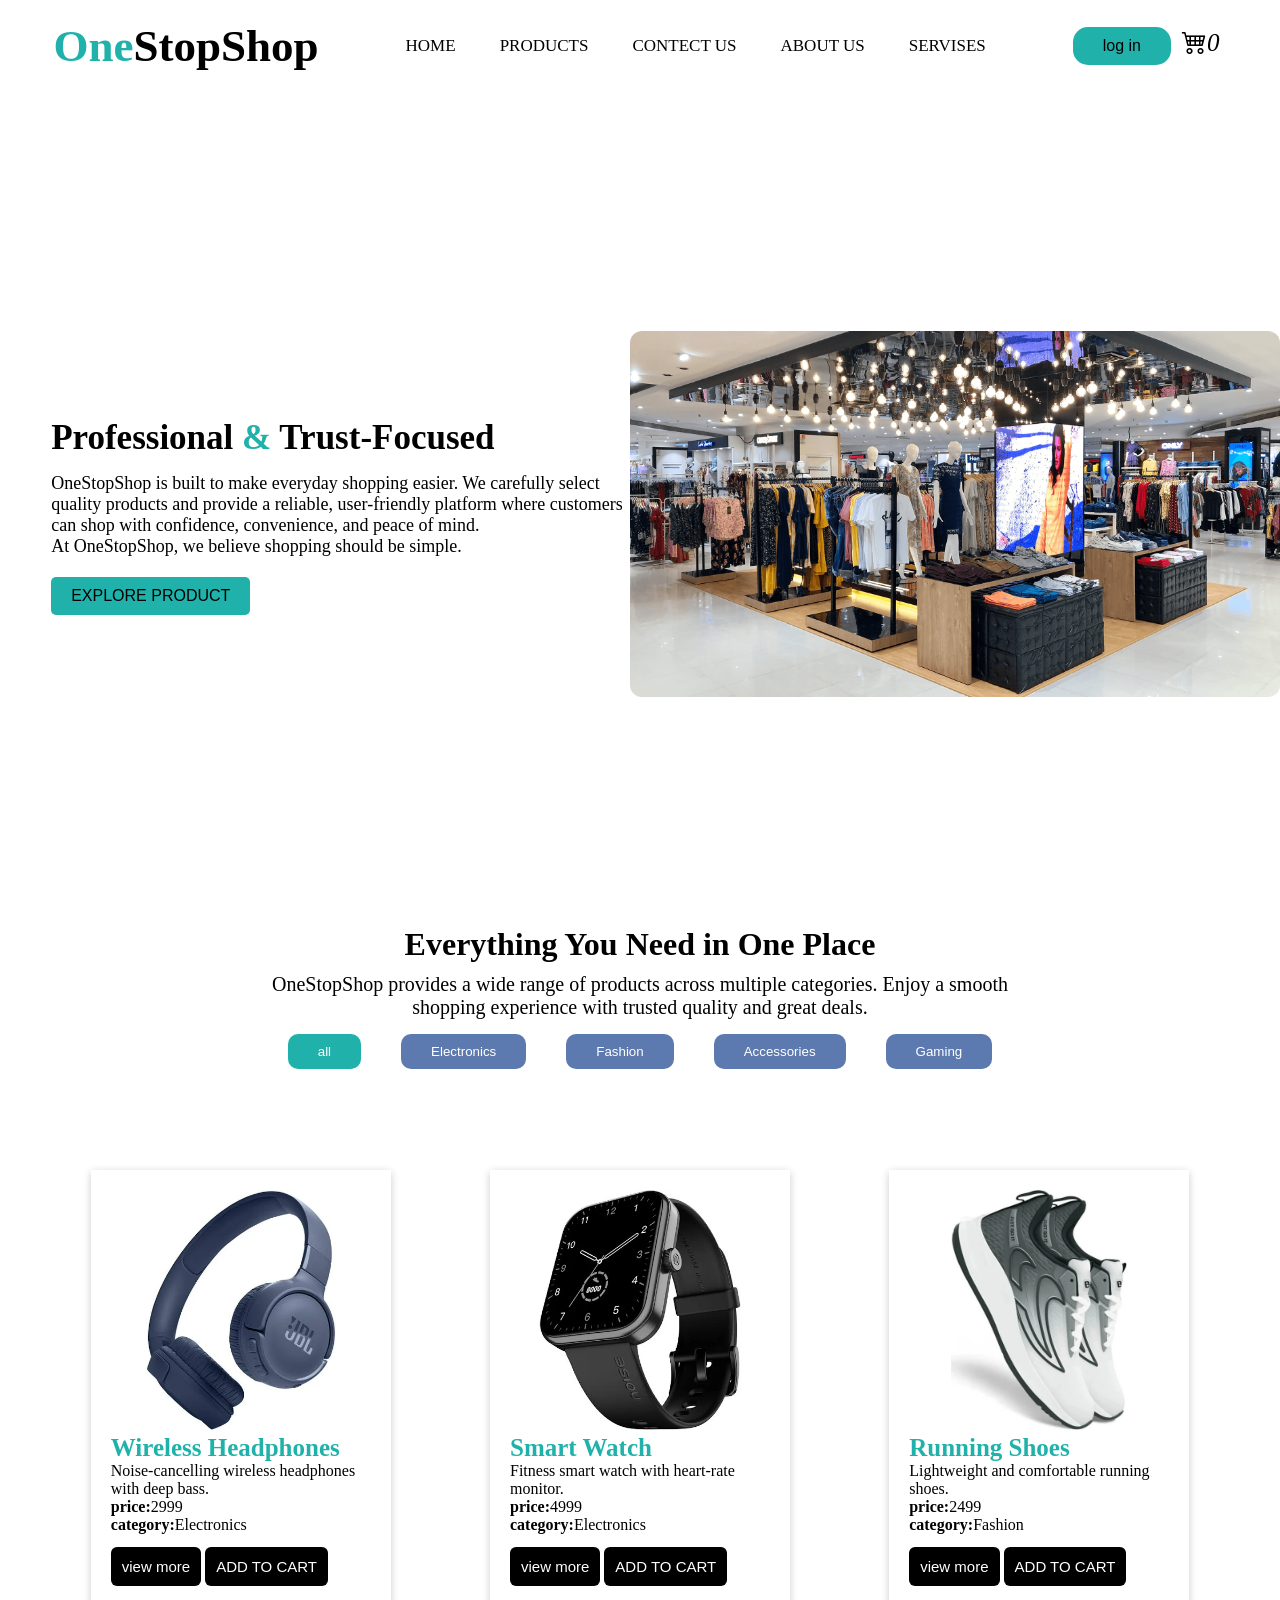
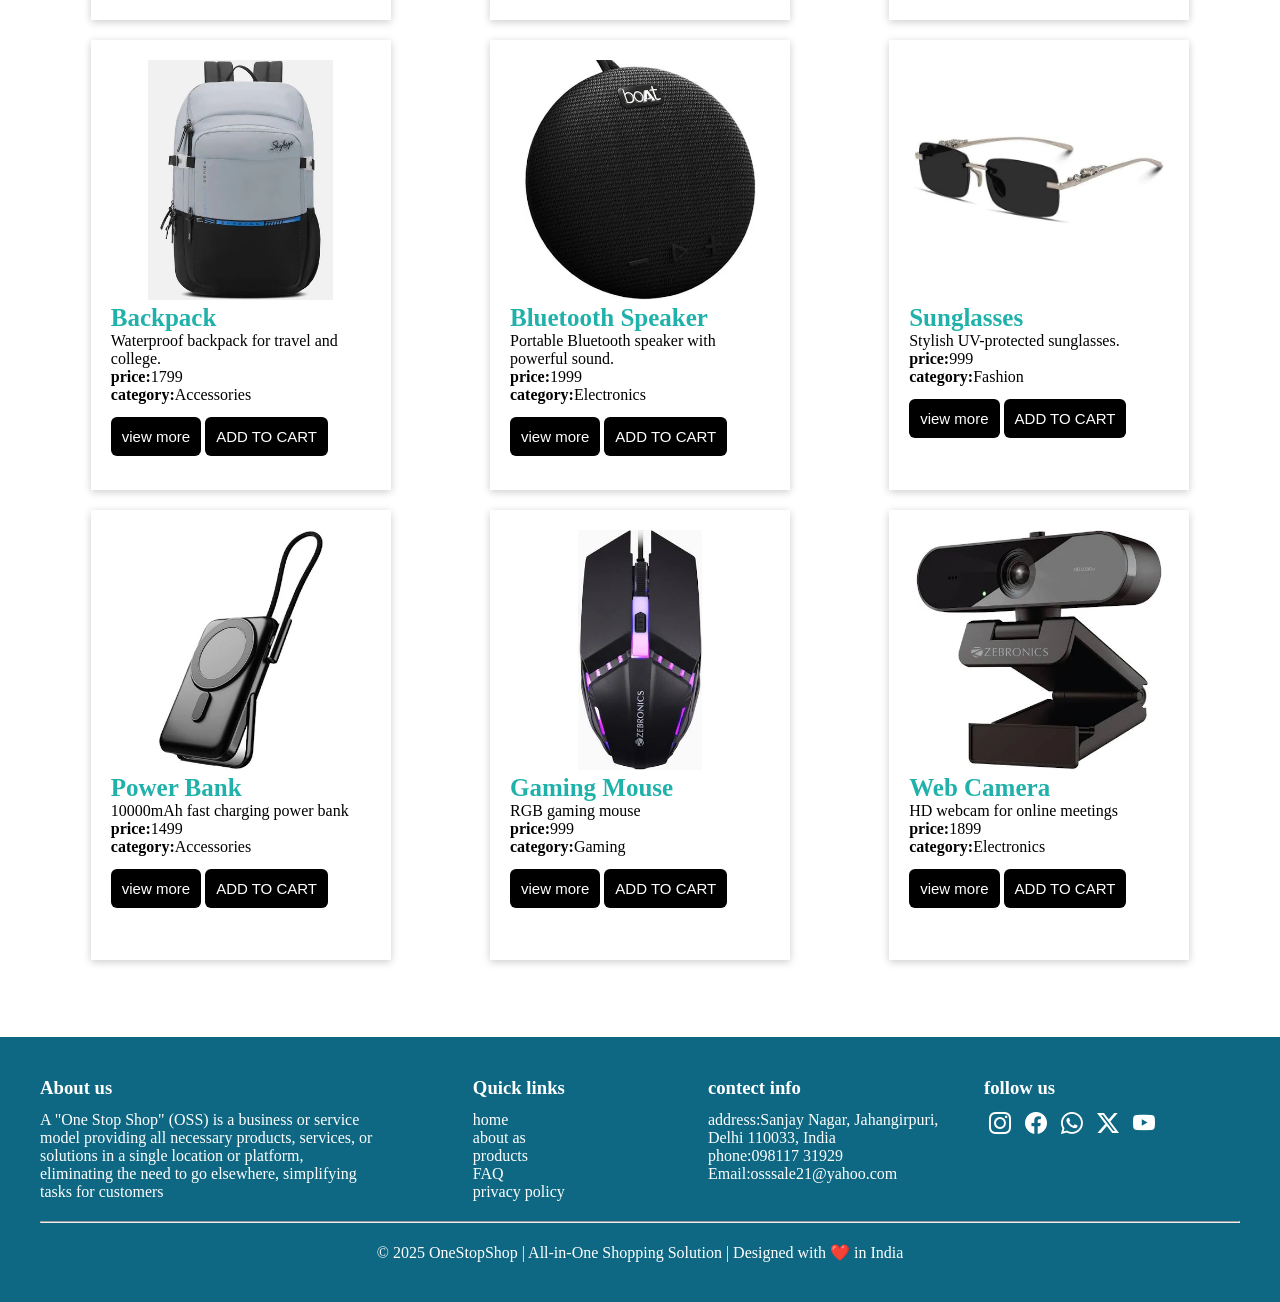
==== index.html @ 60b1a99d "Add files via upload" ====
<!DOCTYPE html>
<html lang="en">
<head>
    <meta charset="UTF-8">
    <meta name="viewport" content="width=device-width, initial-scale=1.0">
    <title>OneStopShop</title>
    <link rel="stylesheet" href="./style.css">
    <link rel="stylesheet" href="https://cdn.jsdelivr.net/npm/bootstrap-icons@1.13.1/font/bootstrap-icons.min.css">
</head>
<body>
    <header>
        <div class="logo">
        <h2 > <span>One</span>StopShop</h2>
        </div>
        <div class="navlinks">
            <a href="./index.html">HOME</a>
            <a href="./product.html">PRODUCTS</a>
            <a href="./contect.html">CONTECT US</a>
            <a href="./about.html">ABOUT US</a>
            <a href="./servises.html">SERVISES</a>
        </div>

        <div class="btn-group">
            <button>log in</button>
            <i class="bi bi-cart4">0</i>

          </div>  
           
    </header>

    <div class="hero">
        <div class="hero-content">
            <h1>Professional <span style="color: lightseagreen;">&</span> Trust-Focused</h1>
            <p> OneStopShop is built to make everyday shopping easier. We carefully select quality products and provide a reliable, user-friendly platform where customers can shop with confidence, convenience, and peace of mind.</p>
            <p>At OneStopShop, we believe shopping should be simple.</p>
            <button>EXPLORE PRODUCT</button>
       </div>

       <div class="hero-img">
        <img src="01shop.png" alt="">

       </div>

    </div>

    <div class="title">
        <h1>Everything You Need in One Place</h1>
        <p>OneStopShop provides a wide range of products across multiple categories. Enjoy a smooth shopping experience with trusted quality and great deals.</p>
         <div id="category-btns">
            
         </div>
    </div>
     
    <!-- product-container -->
    <div id="product-container"></div>

      <footer>
    <div class="row">
        <div class="col col-1">
            <h3>About us</h3>
            <p>A "One Stop Shop" (OSS) is a business or service model providing all necessary products, services, or solutions in a single location or platform, eliminating the need to go elsewhere, simplifying tasks for customers</p>
        </div>

        <div class="col col-2">
            <h3>Quick links</h3>
            <a href="./index.html">home</a>
            <a href="./about.html">about as</a>
            <a href="./product.html">products</a>
            <a href="./faqs">FAQ</a>
            <a href="./index.html">privacy policy</a>

        </div>

        <div class="col">
             <h3>contect info</h3>
             <p>address:Sanjay Nagar, Jahangirpuri, Delhi 110033, India</p>
             <p>phone:098117 31929</p>
             <p>Email:osssale21@yahoo.com</p>
        </div>

        <div class="col">
            <h3>follow us</h3>
            <i class="bi bi-instagram"></i>
            <i class="bi bi-facebook"></i>
            <i class="bi bi-whatsapp"></i>
            <i class="bi bi-twitter-x"></i>
            <i class="bi bi-youtube"></i>
         </div>
      </div>
      <hr>
      <p>© 2025 OneStopShop | All-in-One Shopping Solution | Designed with ❤️ in India</p>
 </footer>

    <script src="./product.js"></script>
     <script src="./add.js"></script>
    
   <div id="product-description"></div>
    
    
</body>
</html>
---- style.css ----
*{
    margin: 0;
    padding: 0;
    box-sizing: border-box;
}

header{
    display: flex;
    justify-content: space-around;
    align-items: center;
    box-shadow: 0px 2px rgba(0,0,0,);
    padding: 20px;
}
.logo h2 span{
    color:lightseagreen;
}
.logo h2{
    font-size: 45px;
}
.navlinks a{
    text-decoration: none;
    color: black;
    margin: 0 20px;
    font-size: 17px;
    transition: 0.5s;
}
.navlinks a:hover{
    color: rgb(24, 140, 134);
}
.btn-group button ,.hero-content button{
    padding: 10px 30px;
    border: 0;
    background-color: lightseagreen;
    color: black;
    font-weight: 500;
    font-size: 16px;
    border-radius: 15px;
    cursor: pointer;
}
.bi-cart4{
    font-size: 25px;
    margin: 7px;
}

/* hero page disign */

.hero{
    display: flex;
    justify-content: space-around;
    align-items: center;
    height: 80vh;
    align-content: center;
    margin-top: 5%;
}
.hero-content{
    margin-left: 4%;
}
.hero-content p{
    font-size: 18px;
}
.hero-content h1{
    margin-bottom: 15px;
    font-size: 35px;
}
.hero-content button{
    margin-top: 20px;
    padding: 10px 20px;
    border-radius: 5px;
}
.hero-img img{
    width: 650px;
    border-radius: 12px;
    box-shadow: 0 2px 8px rgba(0,0,0,0);
}

/* productconteiner */

#product-container{
    display: flex;
    margin: 4%;
    justify-content: space-around;
    gap: 20px;
    flex-wrap: wrap;
}
.productcard{
    width: 300px;
    padding: 20px;
    box-shadow: 0 2px 8px rgba(0,0,0,0.2);
    text-align: center;
    height: 450px;
}
.productcard img{
    width: 250px;
    height: 240px;
    object-fit: contain;
    cursor: pointer;
    transition: transform 0.5s;
}

.productcard img:hover{
     transform: translatey(-15px);  
}

.product-info{
    text-align: left;
}
.product-info h3{
    color: lightseagreen;
    font-size: 25px;
}
.btn button{
    padding: 11px 11px;
    color:white;
    background-color: black;
    border: none;
    border-radius: 6px;
    margin-top: 5%;
    font-weight: 500;
    font-size: 15px;
    transition: 0.7s;
    
    
}
.cart{
    padding: 9px 9px;
    color:black;
    background-color: white;
    border: none;
    border-radius: 6px;
    margin-top: 5%;
    font-weight: 500;
    font-size: 15px;
    transition: 0.7s;
    border: 1px solid black;
}
  .cart:hover{
    background-color: rgb(40, 196, 188);
}
.btn button:hover{
    background-color: lightseagreen;
}
.title{
    text-align: center;
    padding: 50px 0;
}
.title p{
    width: 60%;
    margin: 10px auto;
    font-size: 20px;
}
#category-btns{
    margin-top: 15px;
}
#category-btns button{
    margin: 0 20px;
    background-color:rgb(93, 122, 176);
    color: white;
    padding: 10px 30px;
    font-weight: 300;
    border-radius: 10px;
    border: none;
}
#category-btns .active{
    background-color: lightseagreen;
}


/* servis conteiner */

.services-container{
    display: flex;
    justify-content: space-around;
    flex-wrap: wrap;
    gap: 10px;
    margin: 4% 2%;
}
.services-card{
    width: 420px;
    padding: 20px;
    box-shadow: 0 2px 8px rgba(0,0,0,.3);
    margin-top: 30px;
    border-radius: 5px;
    transition: transform 0.5s
}
.services-card:hover{
     transform: translatey(-15px);
}

.services-card h3{
    margin: 14px 0;
}
.services-card .bi{
    font-size: 34px;
}
.bi-cart-check-fill{
    color: darkgreen;
}
.bi-bookmark-fill{
    color: black;
}
.bi-paypal{
    color: blue;
}
.bi-truck{
    color: blueviolet;
}
.bi-arrow-clockwise{
    color: olivedrab;
}
.bi-person-hearts{
    color:brown ;
}
.bi-percent{
    color: teal;
}
.bi-star-fill{
    color: red;
}


/* about comtainer */

.about-container ,.contact-conteiner{
    display: flex;
    justify-content: space-around;
    align-items: center;
    gap: 30px;
    margin: 4%;
}
.about-contant p{
    margin: 15px 0;
}
.about-card{
    width: 600px;
}
.about-img img{
    width: 500px;
    border-radius: 15px;
}

/* contact-conteiner */

.contact-info{
    width: 50%;
    margin: 5%;
}
.contact-info p{
    margin: 14px 0;
}
.contact-info p .bi{
    color: lightseagreen;
    font-size: 25px;
    margin-right: 12px;
}
.contact-line{
    font-style: italic;
    font-weight: bold;
}
.contact-info h3{
    font-size: 26px;
}
.contact-info h3 span{
    color: lightseagreen;
}
.contact-img img{
    width: 550px;
    border-radius: 4% auto;
    border-radius: 20px;
}
.map-container{
    width: 83%;
    margin: 4% auto;
}
.map-container iframe{
    width: 100%;
    height: 50vh;
}
.map-container p{
    margin: 15px 0;
}

/* footer design */

footer{
    background-color: rgb(14, 104, 131);
    color: white;
    padding: 40px;
    overflow:hidden;
    margin-top: 6%;
}
.row{
    display: flex;
    justify-content: space-around;
    gap: 20px;
}
.col{
    width: 500px;
}
.col-1{
    width: 650px;
    text-align: justify;
}
.col-2{
    padding-left: 80px;
}
.col a{
    display: block;
    text-decoration: none;
    color: white;
}
.col .bi{
    margin: 0 5px;
    font-size: 22px;
}
.col h3{
    margin-bottom: 12px;
}
.col p {
    text-align: left;
}
footer hr{
    margin: 20px 0;
}
footer p{
    text-align: center;
}

/* form */
 

    .form-box{
      background:rgb(18, 189, 181);
      padding:25px;
      width:500px;
      border-radius:8px;
      box-shadow:0 4px 10px rgba(17, 16, 16, 0.1);
      margin-left: 35%;
      height: 80vh;
    }

    .form-box h2{
      text-align:center;
      margin-bottom:20px;
    }

    .form-group{
      margin-bottom:15px;
    }

    label{
      display:block;
      margin-bottom:5px;
      font-weight:bold;
    }

    input, textarea{
      width:100%;
      padding:8px;
      border:1px solid #f0e7e7;
      border-radius:4px;
      outline:none;
    }

    input:focus, textarea:focus{
      border-color:#007bff;
    }

    .error{
      color:red;
      font-size:13px;
      display:none;
    }

   .form-box button{
      width:100%;
      padding:10px;
      background:#007bff;
      border:none;
      color:#fff;
      font-size:16px;
      border-radius:4px;
      cursor:pointer;
    }

    button:hover{
      background:#0056b3;
    }

    .success{
      text-align:center;
      color:green;
      margin-top:10px;
      display:none;
    }

    /* product-details */
    #product-details2{
        display: flex;
        justify-content: space-around;
        align-items: center;

    }

.product-image-area{
    width: 400px;
    display: flex;
    flex-direction: column;
    align-items: center;
}

.main-image{
    width: 100%;
    height: 350px;
    border: 1px solid #ddd;
    border-radius: 10px;
    display: flex;
    justify-content: center;
    align-items: center;
    overflow: hidden;
}

.main-image img{
    width: 100%;
    height: 100%;
    object-fit: contain;
}

/* thumbnails */
.thumbnail-row{
    display: flex;
    gap: 12px;
    margin-top: 15px;
    justify-content: center;
}

.thumbnail-row img{
    width: 70px;
    height: 70px;
    object-fit: contain;
    cursor: pointer;
    border: 2px solid transparent;
    border-radius: 6px;
    transition: 0.3s;
    background: #f5f5f5;
}

.thumbnail-row img:hover{
    border-color: lightseagreen;
    transform: scale(1.05);
}

/* product content side */
.product-content{
    width: 450px;
}

.product-content h3{
    font-size: 32px;
    margin-bottom: 10px;
    color: lightseagreen;
}

.product-content .category{
    font-size: 16px;
    display: block;
    margin-bottom: 10px;
}

.product-content .price{
    font-size: 26px;
    font-weight: bold;
    margin: 10px 0;
}

.product-content p{
    margin: 12px 0;
}

/* buttons */
.product-content .btn-group{
    margin-top: 20px;
}

.buy-btn{
    padding: 10px 25px;
    background-color: lightseagreen;
    border: none;
    border-radius: 6px;
    font-size: 16px;
    cursor: pointer;
    margin-right: 10px;
}

.add-btn{
    padding: 10px 25px;
    background-color: black;
    color: white;
    border: none;
    border-radius: 6px;
    font-size: 16px;
    cursor: pointer;
}

.buy-btn:hover{
    background-color: rgb(24, 140, 134);
}

.add-btn:hover{
    background-color: rgb(60, 60, 60);
}
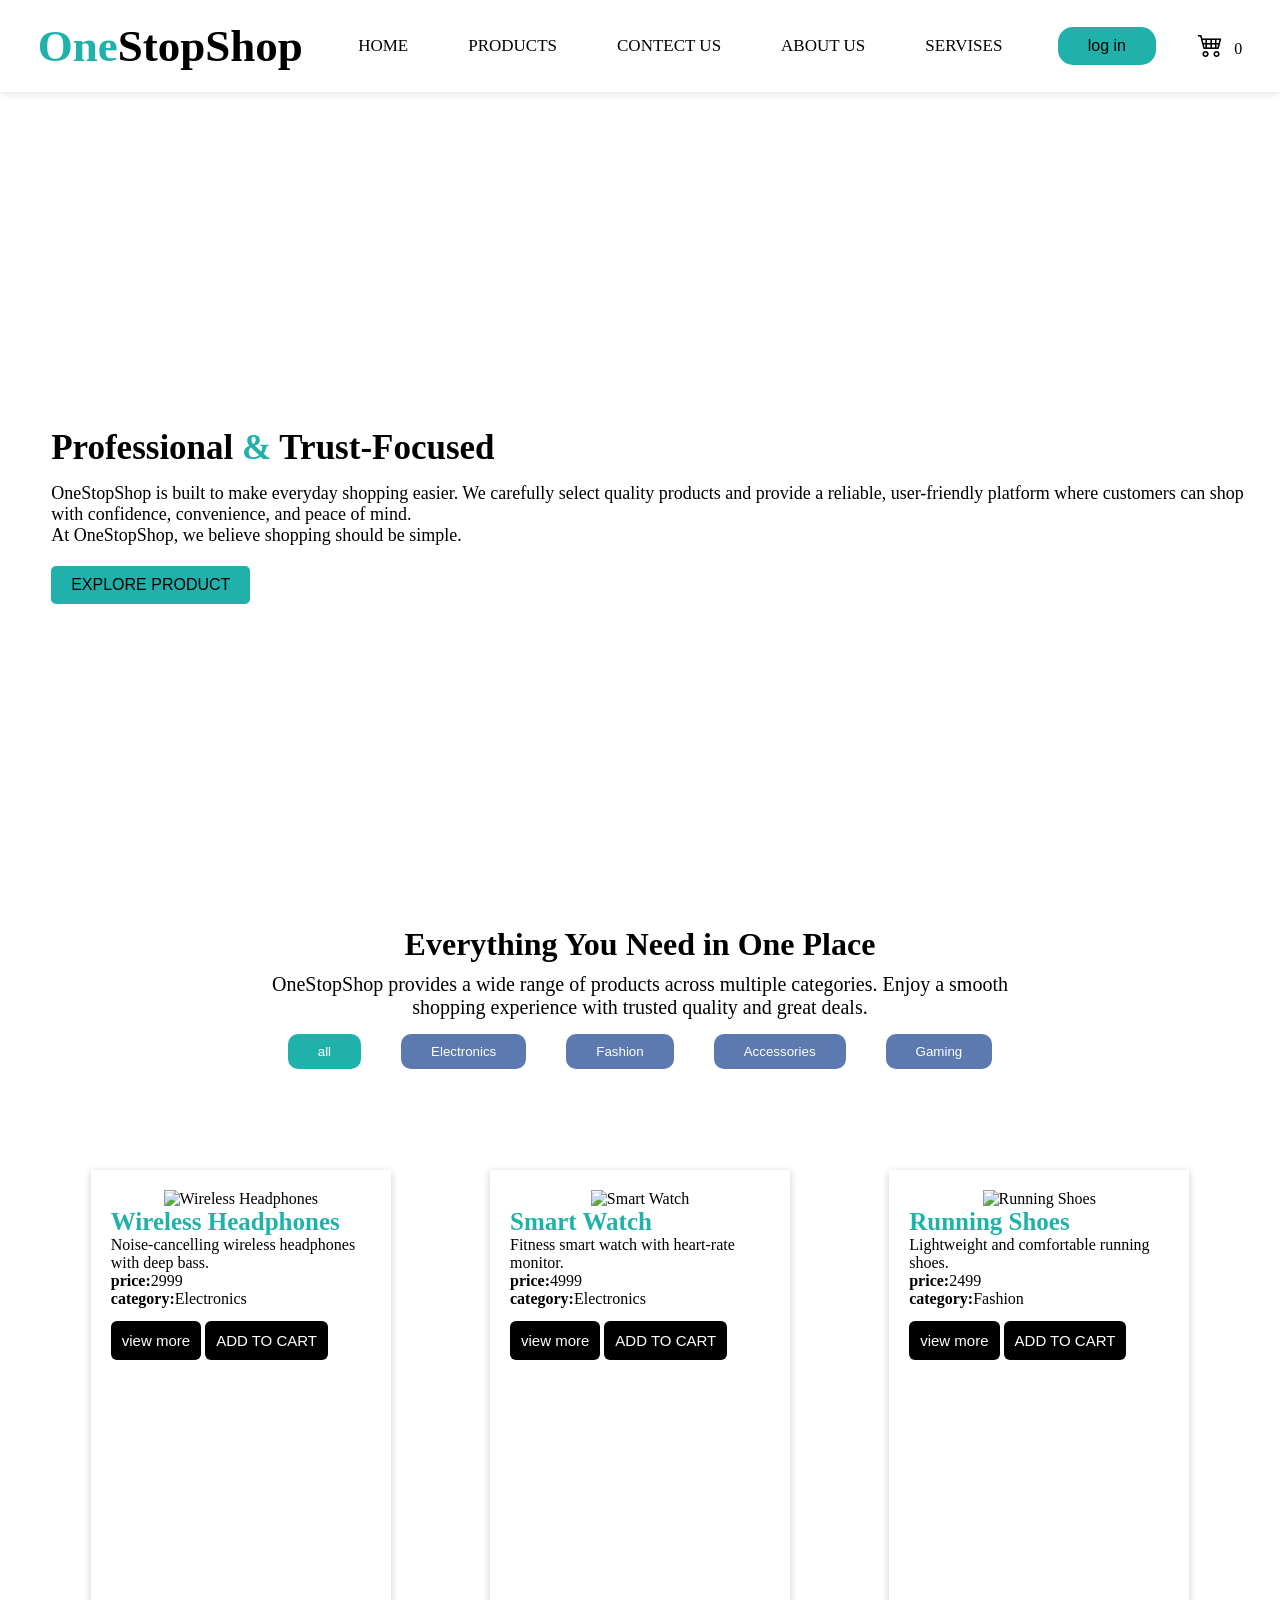
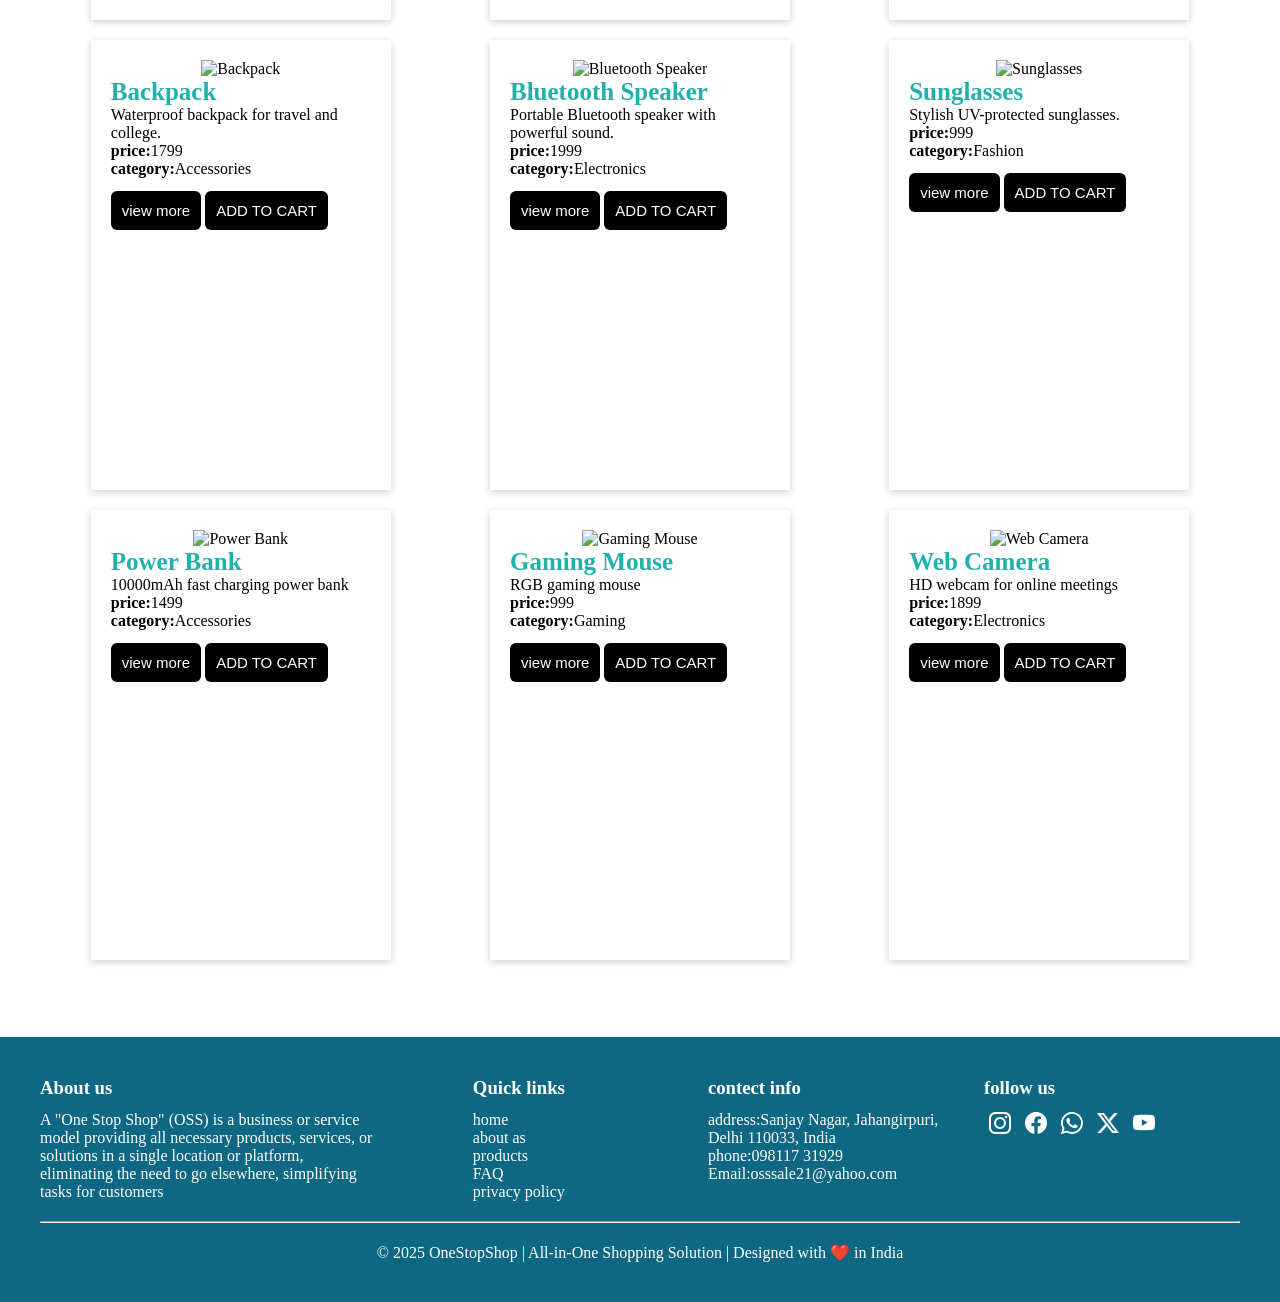
==== commit a43ad275: "Add files via upload" ====
--- a/index.html
+++ b/index.html
@@ -1,5 +1,6 @@
 <!DOCTYPE html>
 <html lang="en">
+
 <head>
     <meta charset="UTF-8">
     <meta name="viewport" content="width=device-width, initial-scale=1.0">
@@ -7,10 +8,14 @@
     <link rel="stylesheet" href="./style.css">
     <link rel="stylesheet" href="https://cdn.jsdelivr.net/npm/bootstrap-icons@1.13.1/font/bootstrap-icons.min.css">
 </head>
+
 <body>
     <header>
         <div class="logo">
-        <h2 > <span>One</span>StopShop</h2>
+            <h2> <span>One</span>StopShop</h2>
+        </div>
+        <div class="menu-toggle">
+            <i class="bi bi-list"></i>
         </div>
         <div class="navlinks">
             <a href="./index.html">HOME</a>
@@ -21,81 +26,93 @@
         </div>
 
         <div class="btn-group">
-            <button>log in</button>
-            <i class="bi bi-cart4">0</i>
+    <button>log in</button>
+    </div>
 
-          </div>  
-           
+    <div class="cart-icon"
+    onclick="window.location.href='cart.html'">
+
+        <i class="bi bi-cart4"></i>
+        <span id="cart-count">0</span>
+</div>
+
     </header>
 
     <div class="hero">
         <div class="hero-content">
             <h1>Professional <span style="color: lightseagreen;">&</span> Trust-Focused</h1>
-            <p> OneStopShop is built to make everyday shopping easier. We carefully select quality products and provide a reliable, user-friendly platform where customers can shop with confidence, convenience, and peace of mind.</p>
+            <p> OneStopShop is built to make everyday shopping easier. We carefully select quality products and provide
+                a reliable, user-friendly platform where customers can shop with confidence, convenience, and peace of
+                mind.</p>
             <p>At OneStopShop, we believe shopping should be simple.</p>
             <button>EXPLORE PRODUCT</button>
-       </div>
+        </div>
 
-       <div class="hero-img">
-        <img src="01shop.png" alt="">
+        <div class="hero-img">
+            <img src="images/01shop.png" alt="">
 
-       </div>
+        </div>
 
     </div>
 
     <div class="title">
         <h1>Everything You Need in One Place</h1>
-        <p>OneStopShop provides a wide range of products across multiple categories. Enjoy a smooth shopping experience with trusted quality and great deals.</p>
-         <div id="category-btns">
-            
-         </div>
+        <p>OneStopShop provides a wide range of products across multiple categories. Enjoy a smooth shopping experience
+            with trusted quality and great deals.</p>
+        <div id="category-btns">
+
+        </div>
     </div>
-     
+
     <!-- product-container -->
     <div id="product-container"></div>
 
-      <footer>
-    <div class="row">
-        <div class="col col-1">
-            <h3>About us</h3>
-            <p>A "One Stop Shop" (OSS) is a business or service model providing all necessary products, services, or solutions in a single location or platform, eliminating the need to go elsewhere, simplifying tasks for customers</p>
+    <footer>
+        <div class="row">
+            <div class="col col-1">
+                <h3>About us</h3>
+                <p>A "One Stop Shop" (OSS) is a business or service model providing all necessary products, services, or
+                    solutions in a single location or platform, eliminating the need to go elsewhere, simplifying tasks
+                    for customers</p>
+            </div>
+
+            <div class="col col-2">
+                <h3>Quick links</h3>
+                <a href="./index.html">home</a>
+                <a href="./about.html">about as</a>
+                <a href="./product.html">products</a>
+                <a href="./faqs">FAQ</a>
+                <a href="./index.html">privacy policy</a>
+
+            </div>
+
+            <div class="col">
+                <h3>contect info</h3>
+                <p>address:Sanjay Nagar, Jahangirpuri, Delhi 110033, India</p>
+                <p>phone:098117 31929</p>
+                <p>Email:osssale21@yahoo.com</p>
+            </div>
+
+            <div class="col">
+                <h3>follow us</h3>
+                <i class="bi bi-instagram"></i>
+                <i class="bi bi-facebook"></i>
+                <i class="bi bi-whatsapp"></i>
+                <i class="bi bi-twitter-x"></i>
+                <i class="bi bi-youtube"></i>
+            </div>
         </div>
-
-        <div class="col col-2">
-            <h3>Quick links</h3>
-            <a href="./index.html">home</a>
-            <a href="./about.html">about as</a>
-            <a href="./product.html">products</a>
-            <a href="./faqs">FAQ</a>
-            <a href="./index.html">privacy policy</a>
-
-        </div>
-
-        <div class="col">
-             <h3>contect info</h3>
-             <p>address:Sanjay Nagar, Jahangirpuri, Delhi 110033, India</p>
-             <p>phone:098117 31929</p>
-             <p>Email:osssale21@yahoo.com</p>
-        </div>
-
-        <div class="col">
-            <h3>follow us</h3>
-            <i class="bi bi-instagram"></i>
-            <i class="bi bi-facebook"></i>
-            <i class="bi bi-whatsapp"></i>
-            <i class="bi bi-twitter-x"></i>
-            <i class="bi bi-youtube"></i>
-         </div>
-      </div>
-      <hr>
-      <p>© 2025 OneStopShop | All-in-One Shopping Solution | Designed with ❤️ in India</p>
- </footer>
+        <hr>
+        <p>© 2025 OneStopShop | All-in-One Shopping Solution | Designed with ❤️ in India</p>
+    </footer>
 
     <script src="./product.js"></script>
-     <script src="./add.js"></script>
-    
-   <div id="product-description"></div>
-    
-    
+    <script src="./add.js"></script>
+    <script src="./cart.js"></script>
+
+    <div id="product-description"></div>
+
+
 </body>
+
 </html>
--- a/style.css
+++ b/style.css
@@ -1,33 +1,59 @@
-*{
+* {
     margin: 0;
     padding: 0;
     box-sizing: border-box;
 }
 
-header{
+
+header {
     display: flex;
     justify-content: space-around;
     align-items: center;
-    box-shadow: 0px 2px rgba(0,0,0,);
+    box-shadow: 0 2px 8px rgba(0, 0, 0, 0.1);
     padding: 20px;
 }
-.logo h2 span{
-    color:lightseagreen;
-}
-.logo h2{
+
+
+
+.menu-toggle{
+    display:none;
+    font-size:35px;
+    cursor:pointer;
+}
+
+.navlinks{
+    display:flex;
+    gap:20px;
+}
+
+.navlinks a{
+    text-decoration:none;
+    color:black;
+    font-weight:500;
+}
+
+.logo h2 span {
+    color: lightseagreen;
+}
+
+.logo h2 {
     font-size: 45px;
 }
-.navlinks a{
+
+.navlinks a {
     text-decoration: none;
     color: black;
     margin: 0 20px;
     font-size: 17px;
     transition: 0.5s;
 }
-.navlinks a:hover{
+
+.navlinks a:hover {
     color: rgb(24, 140, 134);
 }
-.btn-group button ,.hero-content button{
+
+.btn-group button,
+.hero-content button {
     padding: 10px 30px;
     border: 0;
     background-color: lightseagreen;
@@ -37,14 +63,70 @@
     border-radius: 15px;
     cursor: pointer;
 }
-.bi-cart4{
+
+.bi-cart4 {
     font-size: 25px;
     margin: 7px;
 }
 
+/* ===================
+   CART PAGE
+=================== */
+
+#cart-items{
+    width: 90%;
+    margin: 40px auto;
+}
+
+.cart-item{
+    display: flex;
+    align-items: center;
+    justify-content: space-between;
+    gap: 20px;
+    padding: 20px;
+    margin-bottom: 20px;
+    background: white;
+    border-radius: 12px;
+    box-shadow: 0 2px 8px rgba(0,0,0,.15);
+}
+
+.cart-item img{
+    width: 120px;
+    height: 120px;
+    object-fit: contain;
+}
+
+.cart-details{
+    flex: 1;
+}
+
+.cart-details h3{
+    color: lightseagreen;
+    margin-bottom: 10px;
+}
+
+.remove-btn{
+    background: red;
+    color: white;
+    border: none;
+    padding: 10px 18px;
+    border-radius: 6px;
+    cursor: pointer;
+}
+
+.remove-btn:hover{
+    background: darkred;
+}
+
+#total{
+    text-align: center;
+    margin: 30px 0;
+    font-size: 28px;
+    color: lightseagreen;
+}
 /* hero page disign */
 
-.hero{
+.hero {
     display: flex;
     justify-content: space-around;
     align-items: center;
@@ -52,44 +134,51 @@
     align-content: center;
     margin-top: 5%;
 }
-.hero-content{
+
+.hero-content {
     margin-left: 4%;
 }
-.hero-content p{
+
+.hero-content p {
     font-size: 18px;
 }
-.hero-content h1{
+
+.hero-content h1 {
     margin-bottom: 15px;
     font-size: 35px;
 }
-.hero-content button{
+
+.hero-content button {
     margin-top: 20px;
     padding: 10px 20px;
     border-radius: 5px;
 }
-.hero-img img{
+
+.hero-img img {
     width: 650px;
     border-radius: 12px;
-    box-shadow: 0 2px 8px rgba(0,0,0,0);
+    box-shadow: 0 2px 8px rgba(0, 0, 0, 0);
 }
 
 /* productconteiner */
 
-#product-container{
+#product-container {
     display: flex;
     margin: 4%;
     justify-content: space-around;
     gap: 20px;
     flex-wrap: wrap;
 }
-.productcard{
+
+.productcard {
     width: 300px;
     padding: 20px;
-    box-shadow: 0 2px 8px rgba(0,0,0,0.2);
+    box-shadow: 0 2px 8px rgba(0, 0, 0, 0.2);
     text-align: center;
     height: 450px;
 }
-.productcard img{
+
+.productcard img {
     width: 250px;
     height: 240px;
     object-fit: contain;
@@ -97,20 +186,22 @@
     transition: transform 0.5s;
 }
 
-.productcard img:hover{
-     transform: translatey(-15px);  
-}
-
-.product-info{
+.productcard img:hover {
+    transform: translatey(-15px);
+}
+
+.product-info {
     text-align: left;
 }
-.product-info h3{
+
+.product-info h3 {
     color: lightseagreen;
     font-size: 25px;
 }
-.btn button{
+
+.btn button {
     padding: 11px 11px;
-    color:white;
+    color: white;
     background-color: black;
     border: none;
     border-radius: 6px;
@@ -118,12 +209,13 @@
     font-weight: 500;
     font-size: 15px;
     transition: 0.7s;
-    
-    
-}
-.cart{
+
+
+}
+
+.cart {
     padding: 9px 9px;
-    color:black;
+    color: black;
     background-color: white;
     border: none;
     border-radius: 6px;
@@ -133,282 +225,325 @@
     transition: 0.7s;
     border: 1px solid black;
 }
-  .cart:hover{
+
+.cart:hover {
     background-color: rgb(40, 196, 188);
 }
-.btn button:hover{
+
+.btn button:hover {
     background-color: lightseagreen;
 }
-.title{
+
+.title {
     text-align: center;
     padding: 50px 0;
 }
-.title p{
+
+.title p {
     width: 60%;
     margin: 10px auto;
     font-size: 20px;
 }
-#category-btns{
+
+#category-btns {
     margin-top: 15px;
 }
-#category-btns button{
+
+#category-btns button {
     margin: 0 20px;
-    background-color:rgb(93, 122, 176);
+    background-color: rgb(93, 122, 176);
     color: white;
     padding: 10px 30px;
     font-weight: 300;
     border-radius: 10px;
     border: none;
 }
-#category-btns .active{
+
+#category-btns .active {
     background-color: lightseagreen;
 }
 
 
 /* servis conteiner */
 
-.services-container{
+.services-container {
     display: flex;
     justify-content: space-around;
     flex-wrap: wrap;
     gap: 10px;
     margin: 4% 2%;
 }
-.services-card{
+
+.services-card {
     width: 420px;
     padding: 20px;
-    box-shadow: 0 2px 8px rgba(0,0,0,.3);
+    box-shadow: 0 2px 8px rgba(0, 0, 0, .3);
     margin-top: 30px;
     border-radius: 5px;
     transition: transform 0.5s
 }
-.services-card:hover{
-     transform: translatey(-15px);
-}
-
-.services-card h3{
+
+.services-card:hover {
+    transform: translatey(-15px);
+}
+
+.services-card h3 {
     margin: 14px 0;
 }
-.services-card .bi{
+
+.services-card .bi {
     font-size: 34px;
 }
-.bi-cart-check-fill{
+
+.bi-cart-check-fill {
     color: darkgreen;
 }
-.bi-bookmark-fill{
+
+.bi-bookmark-fill {
     color: black;
 }
-.bi-paypal{
+
+.bi-paypal {
     color: blue;
 }
-.bi-truck{
+
+.bi-truck {
     color: blueviolet;
 }
-.bi-arrow-clockwise{
+
+.bi-arrow-clockwise {
     color: olivedrab;
 }
-.bi-person-hearts{
-    color:brown ;
-}
-.bi-percent{
+
+.bi-person-hearts {
+    color: brown;
+}
+
+.bi-percent {
     color: teal;
 }
-.bi-star-fill{
+
+.bi-star-fill {
     color: red;
 }
 
 
 /* about comtainer */
 
-.about-container ,.contact-conteiner{
+.about-container,
+.contact-conteiner {
     display: flex;
     justify-content: space-around;
     align-items: center;
     gap: 30px;
     margin: 4%;
 }
-.about-contant p{
+
+.about-contant p {
     margin: 15px 0;
 }
-.about-card{
+
+.about-card {
     width: 600px;
 }
-.about-img img{
+
+.about-img img {
     width: 500px;
     border-radius: 15px;
 }
 
 /* contact-conteiner */
 
-.contact-info{
+.contact-info {
     width: 50%;
     margin: 5%;
 }
-.contact-info p{
+
+.contact-info p {
     margin: 14px 0;
 }
-.contact-info p .bi{
+
+.contact-info p .bi {
     color: lightseagreen;
     font-size: 25px;
     margin-right: 12px;
 }
-.contact-line{
+
+.contact-line {
     font-style: italic;
     font-weight: bold;
 }
-.contact-info h3{
+
+.contact-info h3 {
     font-size: 26px;
 }
-.contact-info h3 span{
+
+.contact-info h3 span {
     color: lightseagreen;
 }
-.contact-img img{
+
+.contact-img img {
     width: 550px;
     border-radius: 4% auto;
     border-radius: 20px;
 }
-.map-container{
+
+.map-container {
     width: 83%;
     margin: 4% auto;
 }
-.map-container iframe{
+
+.map-container iframe {
     width: 100%;
     height: 50vh;
 }
-.map-container p{
+
+.map-container p {
     margin: 15px 0;
 }
 
 /* footer design */
 
-footer{
+footer {
     background-color: rgb(14, 104, 131);
     color: white;
     padding: 40px;
-    overflow:hidden;
+    overflow: hidden;
     margin-top: 6%;
 }
-.row{
+
+.row {
     display: flex;
     justify-content: space-around;
     gap: 20px;
 }
-.col{
+
+.col {
     width: 500px;
 }
-.col-1{
+
+.col-1 {
     width: 650px;
     text-align: justify;
 }
-.col-2{
+
+.col-2 {
     padding-left: 80px;
 }
-.col a{
+
+.col a {
     display: block;
     text-decoration: none;
     color: white;
 }
-.col .bi{
+
+.col .bi {
     margin: 0 5px;
     font-size: 22px;
 }
-.col h3{
+
+.col h3 {
     margin-bottom: 12px;
 }
+
 .col p {
     text-align: left;
 }
-footer hr{
+
+footer hr {
     margin: 20px 0;
 }
-footer p{
+
+footer p {
     text-align: center;
 }
 
 /* form */
- 
-
-    .form-box{
-      background:rgb(18, 189, 181);
-      padding:25px;
-      width:500px;
-      border-radius:8px;
-      box-shadow:0 4px 10px rgba(17, 16, 16, 0.1);
-      margin-left: 35%;
-      height: 80vh;
-    }
-
-    .form-box h2{
-      text-align:center;
-      margin-bottom:20px;
-    }
-
-    .form-group{
-      margin-bottom:15px;
-    }
-
-    label{
-      display:block;
-      margin-bottom:5px;
-      font-weight:bold;
-    }
-
-    input, textarea{
-      width:100%;
-      padding:8px;
-      border:1px solid #f0e7e7;
-      border-radius:4px;
-      outline:none;
-    }
-
-    input:focus, textarea:focus{
-      border-color:#007bff;
-    }
-
-    .error{
-      color:red;
-      font-size:13px;
-      display:none;
-    }
-
-   .form-box button{
-      width:100%;
-      padding:10px;
-      background:#007bff;
-      border:none;
-      color:#fff;
-      font-size:16px;
-      border-radius:4px;
-      cursor:pointer;
-    }
-
-    button:hover{
-      background:#0056b3;
-    }
-
-    .success{
-      text-align:center;
-      color:green;
-      margin-top:10px;
-      display:none;
-    }
-
-    /* product-details */
-    #product-details2{
-        display: flex;
-        justify-content: space-around;
-        align-items: center;
-
-    }
-
-.product-image-area{
+
+
+.form-box {
+    background: rgb(19, 132, 166);
+    padding: 25px;
+    width: 500px;
+    border-radius: 8px;
+    box-shadow: 0 4px 10px rgba(17, 16, 16, 0.1);
+    margin-left: 35%;
+    height: 80vh;
+}
+
+.form-box h2 {
+    text-align: center;
+    margin-bottom: 20px;
+}
+
+.form-group {
+    margin-bottom: 15px;
+}
+
+label {
+    display: block;
+    margin-bottom: 5px;
+    font-weight: bold;
+}
+
+input,
+textarea {
+    width: 100%;
+    padding: 8px;
+    border: 1px solid #f0e7e7;
+    border-radius: 4px;
+    outline: none;
+}
+
+input:focus,
+textarea:focus {
+    border-color: #007bff;
+}
+
+.error {
+    color: red;
+    font-size: 13px;
+    display: none;
+}
+
+.form-box button {
+    width: 100%;
+    padding: 10px;
+    background: #84b5ea;
+    border: none;
+    color: #fff;
+    font-size: 16px;
+    border-radius: 4px;
+    cursor: pointer;
+}
+
+button:hover {
+    background: #0056b3;
+}
+
+.success {
+    text-align: center;
+    color: rgb(24, 203, 24);
+    margin-top: 10px;
+    display: none;
+}
+
+/* product-details */
+#product-details2 {
+    display: flex;
+    justify-content: space-around;
+    align-items: center;
+
+}
+
+.product-image-area {
     width: 400px;
     display: flex;
     flex-direction: column;
     align-items: center;
 }
 
-.main-image{
+.main-image {
     width: 100%;
     height: 350px;
     border: 1px solid #ddd;
@@ -419,21 +554,21 @@
     overflow: hidden;
 }
 
-.main-image img{
+.main-image img {
     width: 100%;
     height: 100%;
     object-fit: contain;
 }
 
 /* thumbnails */
-.thumbnail-row{
+.thumbnail-row {
     display: flex;
     gap: 12px;
     margin-top: 15px;
     justify-content: center;
 }
 
-.thumbnail-row img{
+.thumbnail-row img {
     width: 70px;
     height: 70px;
     object-fit: contain;
@@ -444,44 +579,44 @@
     background: #f5f5f5;
 }
 
-.thumbnail-row img:hover{
+.thumbnail-row img:hover {
     border-color: lightseagreen;
     transform: scale(1.05);
 }
 
 /* product content side */
-.product-content{
+.product-content {
     width: 450px;
 }
 
-.product-content h3{
+.product-content h3 {
     font-size: 32px;
     margin-bottom: 10px;
     color: lightseagreen;
 }
 
-.product-content .category{
+.product-content .category {
     font-size: 16px;
     display: block;
     margin-bottom: 10px;
 }
 
-.product-content .price{
+.product-content .price {
     font-size: 26px;
     font-weight: bold;
     margin: 10px 0;
 }
 
-.product-content p{
+.product-content p {
     margin: 12px 0;
 }
 
 /* buttons */
-.product-content .btn-group{
+.product-content .btn-group {
     margin-top: 20px;
 }
 
-.buy-btn{
+.buy-btn {
     padding: 10px 25px;
     background-color: lightseagreen;
     border: none;
@@ -491,7 +626,7 @@
     margin-right: 10px;
 }
 
-.add-btn{
+.add-btn {
     padding: 10px 25px;
     background-color: black;
     color: white;
@@ -501,11 +636,349 @@
     cursor: pointer;
 }
 
-.buy-btn:hover{
+.buy-btn:hover {
     background-color: rgb(24, 140, 134);
 }
 
-.add-btn:hover{
+.add-btn:hover {
     background-color: rgb(60, 60, 60);
 }
 
+
+
+
+/* responsive design */
+
+@media(max-width:768px){
+
+    header{
+        position:relative;
+        flex-wrap:wrap;
+    }
+
+    .menu-toggle{
+        display:block;
+    }
+
+    .navlinks{
+        display:none;
+        width:100%;
+        flex-direction:column;
+        text-align:center;
+        background:white;
+        padding:20px 0;
+        margin-top:15px;
+    }
+
+    .navlinks.active{
+        display:flex;
+    }
+
+    .navlinks a{
+        margin:10px 0;
+    }
+
+    .btn-group{
+        display:none;
+    }
+}
+
+/* ====================================
+   RESPONSIVE DESIGN FOR WHOLE PROJECT
+==================================== */
+
+/* TABLET */
+@media screen and (max-width: 992px){
+
+    header{
+        flex-wrap: wrap;
+        gap: 15px;
+        padding: 15px;
+    }
+
+    .logo h2{
+        font-size: 38px;
+    }
+
+    .hero{
+        flex-direction: column;
+        height: auto;
+        text-align: center;
+        padding: 40px 20px;
+    }
+
+    .hero-content{
+        margin-left: 0;
+    }
+
+    .hero-img img{
+        width: 90%;
+        max-width: 550px;
+        margin-top: 25px;
+    }
+
+    .about-container,
+    .contact-conteiner,
+    #product-details2{
+        flex-direction: column;
+    }
+
+    .about-card,
+    .contact-info,
+    .product-content{
+        width: 90%;
+        text-align: center;
+    }
+
+    .about-img img,
+    .contact-img img{
+        width: 90%;
+        max-width: 550px;
+    }
+
+    .services-card{
+        width: 90%;
+    }
+
+    .form-box{
+        width: 90%;
+        margin: 30px auto;
+        height: auto;
+    }
+
+    .row{
+        flex-wrap: wrap;
+    }
+
+    .col,
+    .col-1,
+    .col-2{
+        width: 100%;
+        text-align: center;
+        padding: 0;
+    }
+
+    .col p{
+        text-align: center;
+    }
+}
+
+
+/* MOBILE */
+@media screen and (max-width:768px){
+
+    .logo h2{
+        font-size: 30px;
+    }
+
+    .navlinks{
+        width: 100%;
+        text-align: center;
+    }
+
+    .navlinks a{
+        display: block;
+        margin: 12px 0;
+    }
+
+    .btn-group{
+        margin-top: 10px;
+    }
+
+    .hero{
+        padding: 30px 15px;
+    }
+
+    .hero-content h1{
+        font-size: 28px;
+    }
+
+    .hero-content p{
+        font-size: 16px;
+        line-height: 1.6;
+    }
+
+    .hero-img img{
+        width: 100%;
+    }
+
+     .hero-content button{
+        padding: 10px 18px;
+        font-size: 14px;
+    }
+
+    .title h1{
+        font-size: 28px;
+    }
+
+    .title p{
+        width: 95%;
+        font-size: 16px;
+    }
+
+    #category-btns{
+        display: flex;
+        flex-wrap: wrap;
+        justify-content: center;
+        gap: 10px;
+    }
+
+    #category-btns button{
+        margin: 0;
+    }
+
+    .productcard{
+        width: 95%;
+        height: auto;
+    }
+
+    .productcard img{
+        width: 100%;
+        height: 220px;
+    }
+
+    .services-card{
+        width: 100%;
+    }
+
+    .about-card{
+        width: 100%;
+    }
+
+    .about-img img{
+        width: 100%;
+    }
+
+    .contact-info{
+        width: 100%;
+        margin: 0;
+    }
+
+    .contact-img img{
+        width: 100%;
+    }
+
+    .map-container{
+        width: 95%;
+    }
+
+    .map-container iframe{
+        height: 300px;
+    }
+
+    .form-box{
+        width: 95%;
+        padding: 20px;
+    }
+
+    .product-image-area{
+        width: 100%;
+    }
+
+    .main-image{
+        height: 280px;
+    }
+
+    .thumbnail-row{
+        flex-wrap: wrap;
+    }
+
+    .product-content{
+        width: 100%;
+        text-align: center;
+    }
+
+    .product-content h3{
+        font-size: 24px;
+    }
+
+    .buy-btn,
+    .add-btn{
+        width: 100%;
+        margin-bottom: 10px;
+    }
+
+    .cart-item{
+        flex-direction: column;
+        text-align: center;
+    }
+
+    .cart-item img{
+        width: 180px;
+        height: 180px;
+    }
+
+    /* FOOTER */
+
+    footer{
+        padding: 25px 15px;
+    }
+
+    .row{
+        flex-direction: column;
+        align-items: center;
+        text-align: center;
+    }
+
+    .col,
+    .col-1,
+    .col-2{
+        width: 100%;
+        margin-bottom: 25px;
+    }
+
+    .col p{
+        text-align: center;
+    }
+
+    .col a{
+        margin: 6px 0;
+    }
+
+}
+
+
+/* SMALL MOBILE */
+@media screen and (max-width:480px){
+
+    .logo h2{
+        font-size: 25px;
+    }
+
+    .hero-content h1{
+        font-size: 22px;
+    }
+
+    .hero-content p{
+        font-size: 14px;
+    }
+
+    .title h1{
+        font-size: 24px;
+    }
+
+    .title p{
+        font-size: 14px;
+    }
+
+    .btn-group button,
+    .hero-content button{
+        width: 100%;
+    }
+
+    .product-info h3{
+        font-size: 20px;
+    }
+
+    .services-card{
+        padding: 15px;
+    }
+
+    .contact-info h3{
+        font-size: 22px;
+    }
+
+    footer p{
+        font-size: 14px;
+    }
+}
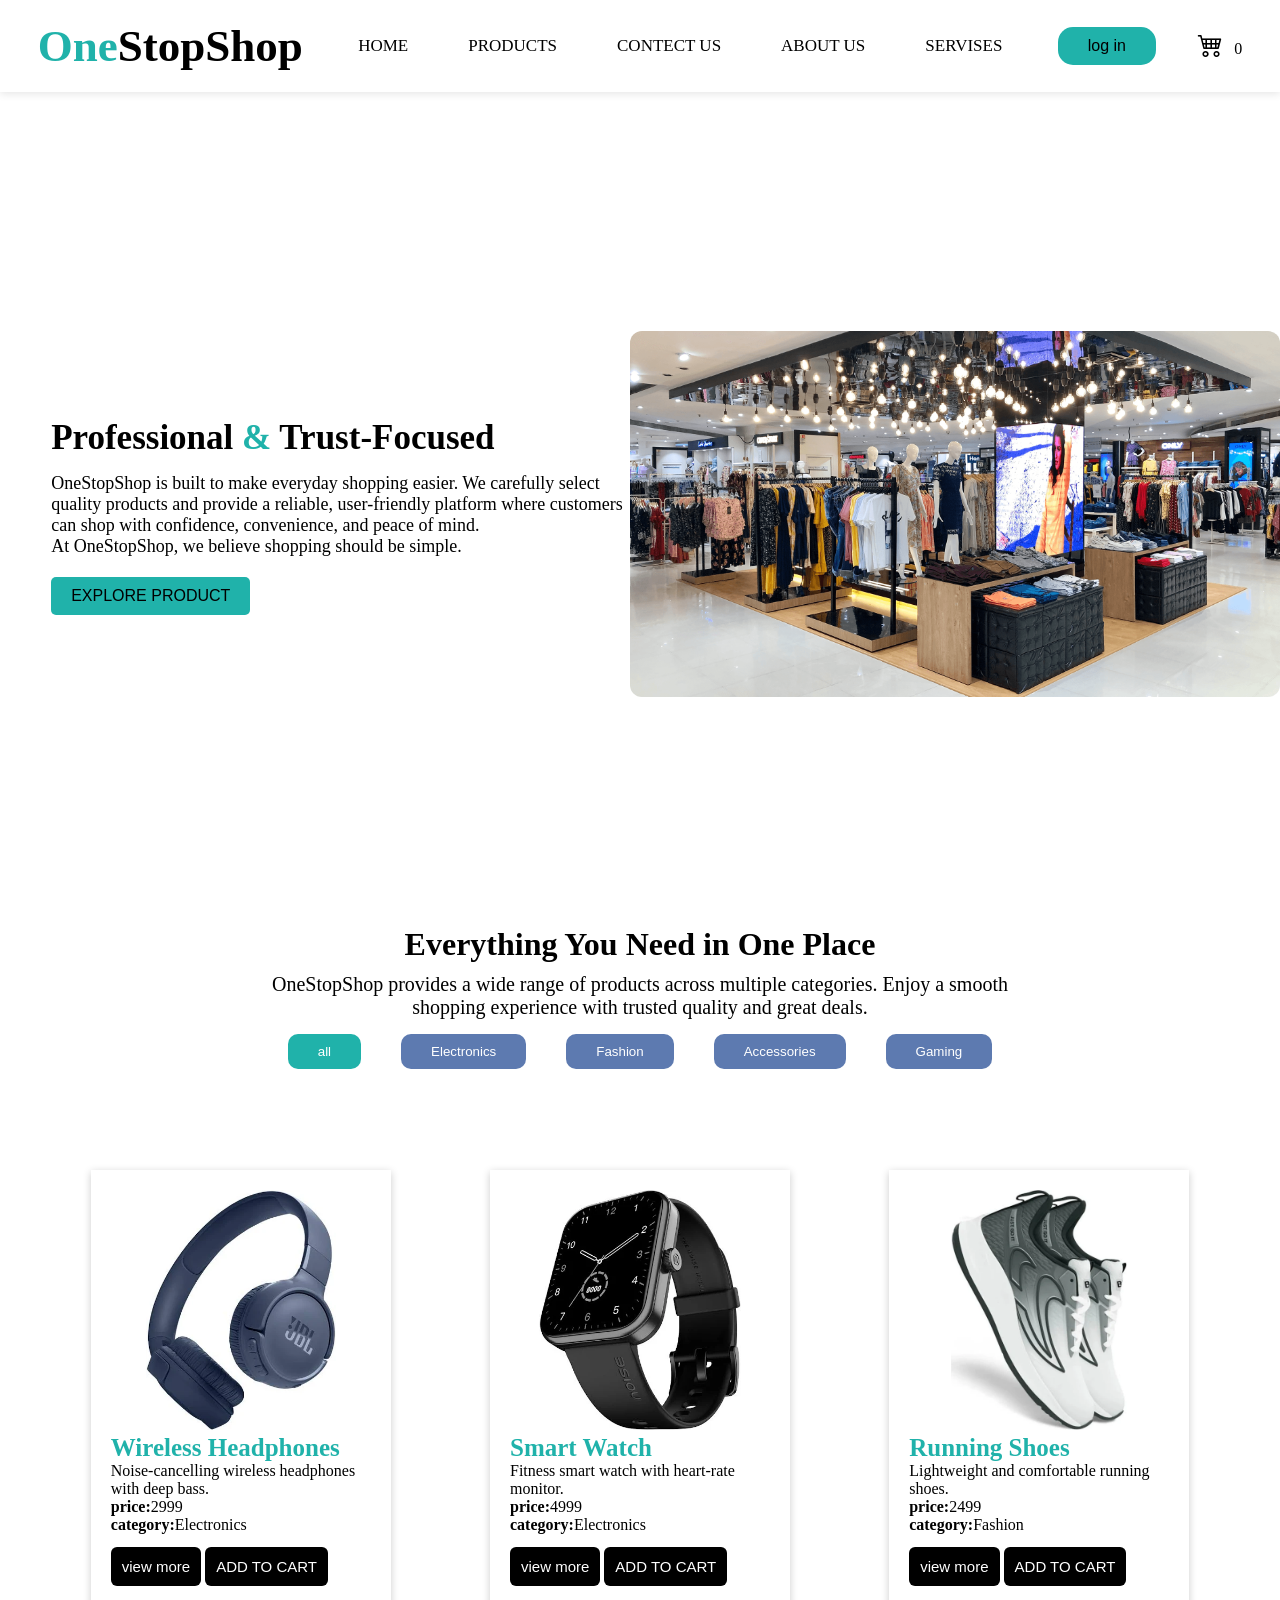
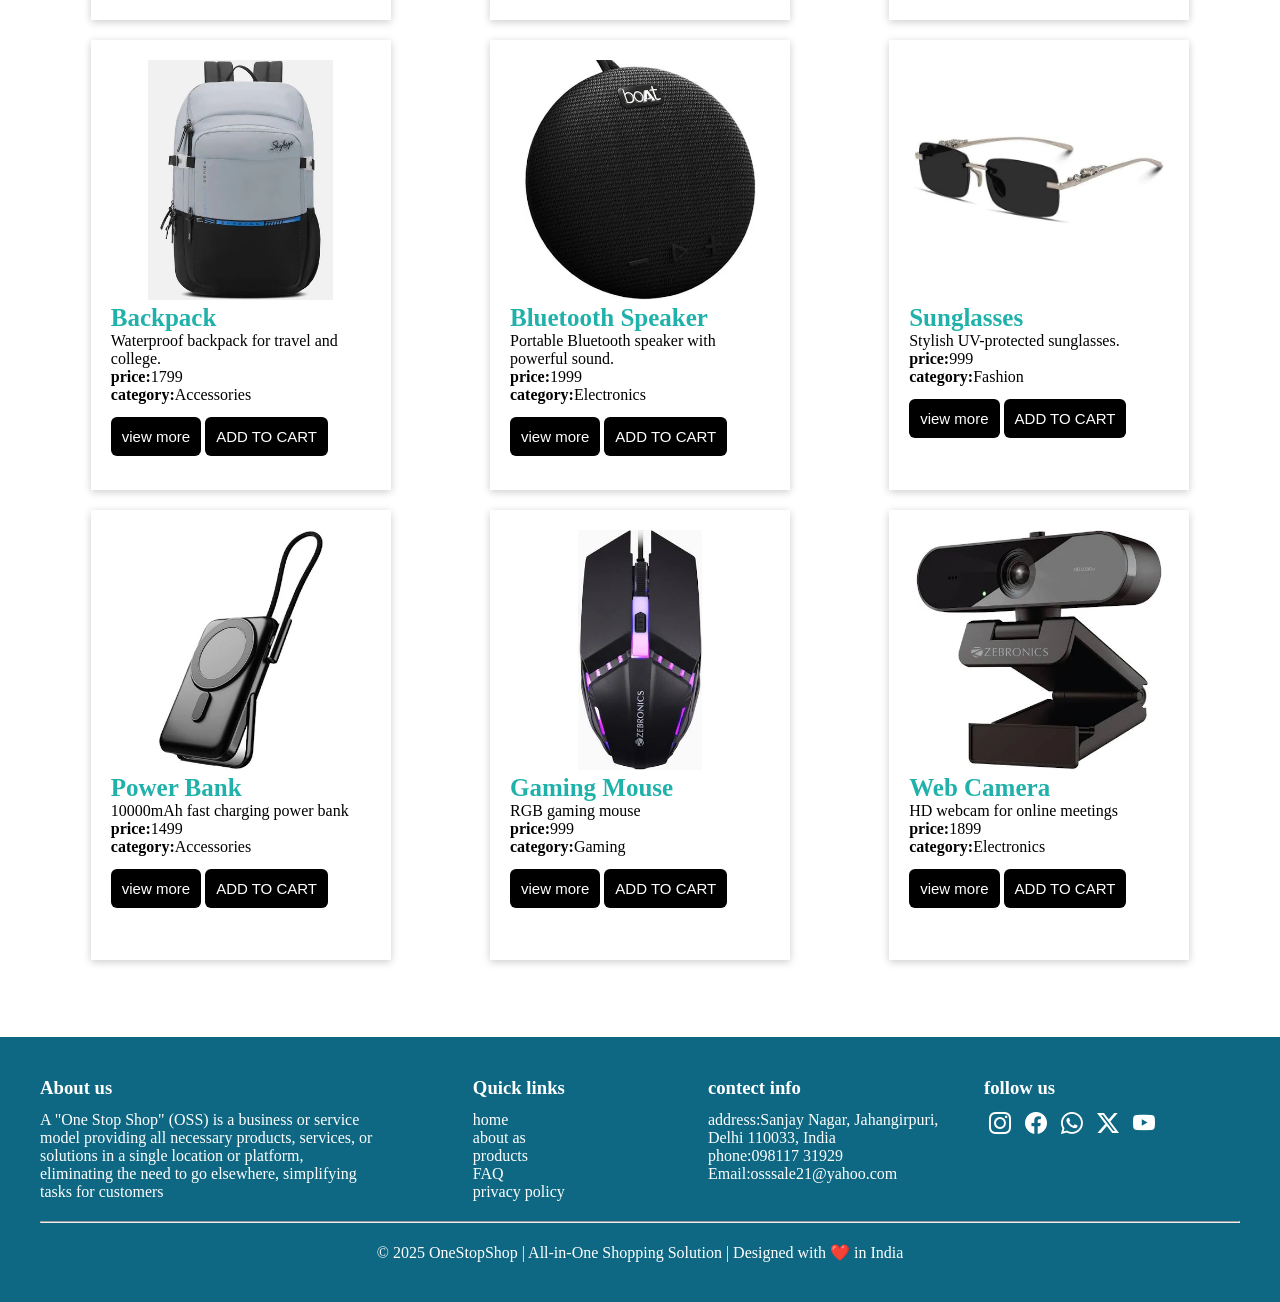
==== commit 670b470a: "Add files via upload" ====
--- a/index.html
+++ b/index.html
@@ -49,7 +49,7 @@
         </div>
 
         <div class="hero-img">
-            <img src="images/01shop.png" alt="">
+            <img src="01shop.png" alt="">
 
         </div>
 
